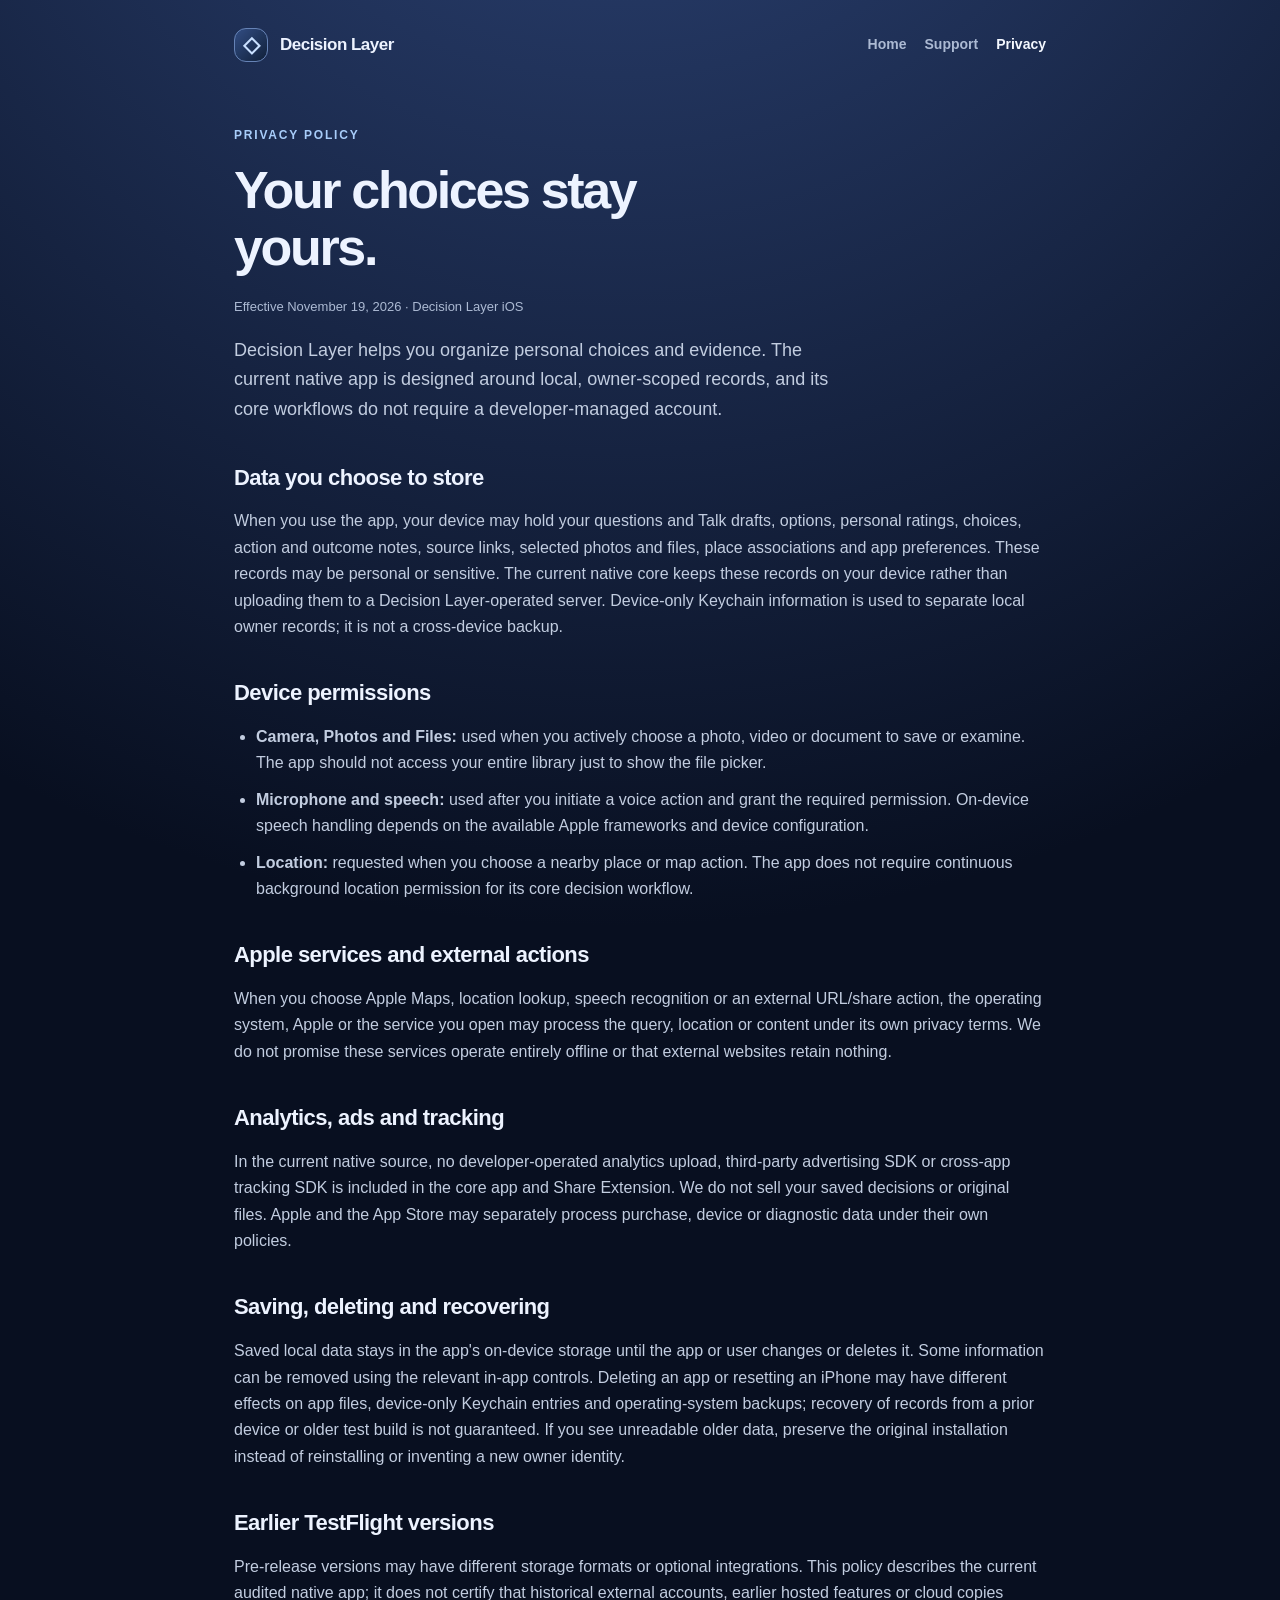
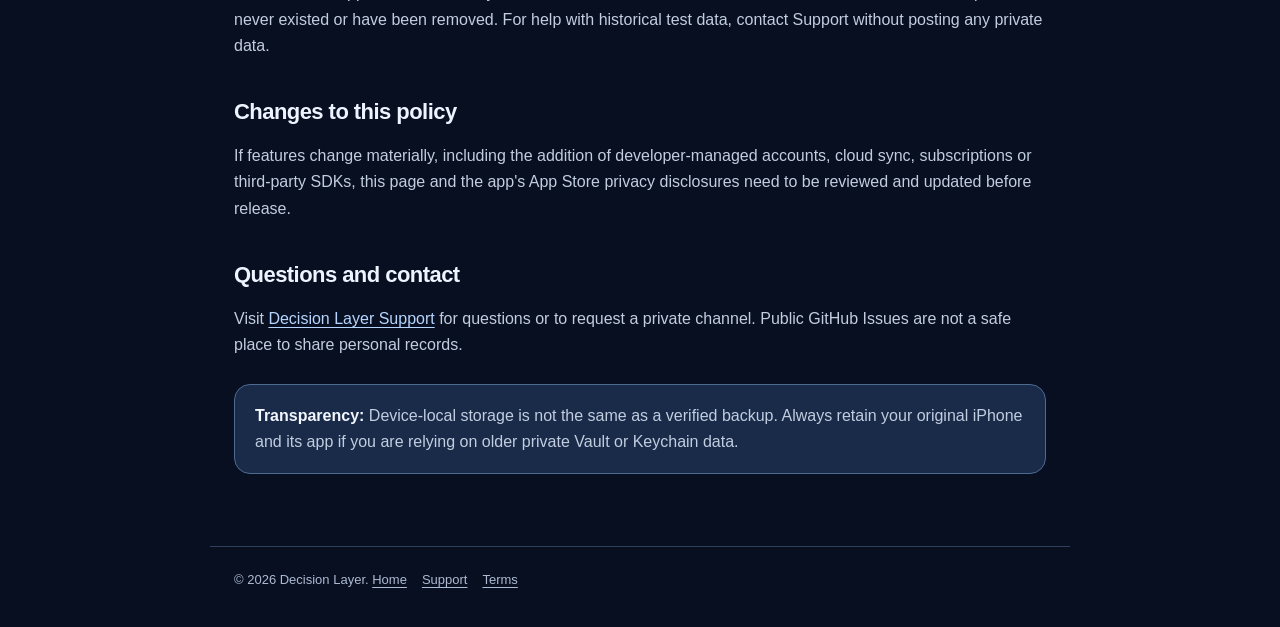
==== privacy.html @ 04055bee "feat: publish Decision Layer privacy and support hub" ====
<!doctype html><html lang="en"><head><meta charset="utf-8"><meta name="viewport" content="width=device-width,initial-scale=1"><meta name="theme-color" content="#080f20"><meta name="description" content="Decision Layer iOS privacy policy: on-device decisions and source records, Apple Maps, permissions and legacy beta considerations."><title>Privacy Policy — Decision Layer</title><link rel="stylesheet" href="styles.css"></head><body>
<header><div class="header-row"><a class="brand" href="index.html"><span aria-hidden="true">◇</span> Decision Layer</a><nav aria-label="Main navigation"><a href="index.html">Home</a><a href="support.html">Support</a><a href="privacy.html" aria-current="page">Privacy</a></nav></div></header>
<main><div class="eyebrow">Privacy policy</div><h1>Your choices stay yours.</h1><p class="small">Effective November 19, 2026 · Decision Layer iOS</p>
<p class="lead">Decision Layer helps you organize personal choices and evidence. The current native app is designed around local, owner-scoped records, and its core workflows do not require a developer-managed account.</p>
<h2>Data you choose to store</h2><p>When you use the app, your device may hold your questions and Talk drafts, options, personal ratings, choices, action and outcome notes, source links, selected photos and files, place associations and app preferences. These records may be personal or sensitive. The current native core keeps these records on your device rather than uploading them to a Decision Layer-operated server. Device-only Keychain information is used to separate local owner records; it is not a cross-device backup.</p>
<h2>Device permissions</h2><ul><li><strong>Camera, Photos and Files:</strong> used when you actively choose a photo, video or document to save or examine. The app should not access your entire library just to show the file picker.</li><li><strong>Microphone and speech:</strong> used after you initiate a voice action and grant the required permission. On-device speech handling depends on the available Apple frameworks and device configuration.</li><li><strong>Location:</strong> requested when you choose a nearby place or map action. The app does not require continuous background location permission for its core decision workflow.</li></ul>
<h2>Apple services and external actions</h2><p>When you choose Apple Maps, location lookup, speech recognition or an external URL/share action, the operating system, Apple or the service you open may process the query, location or content under its own privacy terms. We do not promise these services operate entirely offline or that external websites retain nothing.</p>
<h2>Analytics, ads and tracking</h2><p>In the current native source, no developer-operated analytics upload, third-party advertising SDK or cross-app tracking SDK is included in the core app and Share Extension. We do not sell your saved decisions or original files. Apple and the App Store may separately process purchase, device or diagnostic data under their own policies.</p>
<h2>Saving, deleting and recovering</h2><p>Saved local data stays in the app's on-device storage until the app or user changes or deletes it. Some information can be removed using the relevant in-app controls. Deleting an app or resetting an iPhone may have different effects on app files, device-only Keychain entries and operating-system backups; recovery of records from a prior device or older test build is not guaranteed. If you see unreadable older data, preserve the original installation instead of reinstalling or inventing a new owner identity.</p>
<h2>Earlier TestFlight versions</h2><p>Pre-release versions may have different storage formats or optional integrations. This policy describes the current audited native app; it does not certify that historical external accounts, earlier hosted features or cloud copies never existed or have been removed. For help with historical test data, contact Support without posting any private data.</p>
<h2>Changes to this policy</h2><p>If features change materially, including the addition of developer-managed accounts, cloud sync, subscriptions or third-party SDKs, this page and the app's App Store privacy disclosures need to be reviewed and updated before release.</p>
<h2>Questions and contact</h2><p>Visit <a href="support.html">Decision Layer Support</a> for questions or to request a private channel. Public GitHub Issues are not a safe place to share personal records.</p>
<div class="notice"><p><strong>Transparency:</strong> Device-local storage is not the same as a verified backup. Always retain your original iPhone and its app if you are relying on older private Vault or Keychain data.</p></div>
</main><footer>© 2026 Decision Layer. <a href="index.html">Home</a><a href="support.html">Support</a><a href="terms.html">Terms</a></footer></body></html>
---- styles.css ----
:root{color-scheme:dark;--bg:#080f20;--surface:#121d34;--surface2:#182741;--border:#324768;--sky:#b6d6ff;--text:#edf3ff;--muted:#acbad3}
*{box-sizing:border-box}
html{scroll-behavior:smooth}
body{margin:0;background:radial-gradient(circle at 48% -18%,#2f477c 0,transparent 49%),var(--bg);color:var(--text);font:16px/1.65 -apple-system,BlinkMacSystemFont,"Segoe UI",sans-serif;min-height:100vh}
a{color:var(--sky);text-decoration-thickness:1px;text-underline-offset:3px}
a:hover{color:white}
a:focus-visible{outline:3px solid #b6d6ff;outline-offset:4px;border-radius:4px}
header,main,footer{max-width:860px;margin:0 auto;padding:0 24px}
header{padding-top:28px}
.header-row{display:flex;justify-content:space-between;align-items:center;gap:16px;flex-wrap:wrap}
.brand{display:flex;align-items:center;gap:12px;color:var(--text);font-weight:760;letter-spacing:-.03em;font-size:17px;text-decoration:none}
.brand span{display:grid;place-items:center;border:1px solid #6683b6;background:linear-gradient(135deg,#324d83,#102039);width:34px;height:34px;border-radius:12px;line-height:1;font-size:22px;color:#c9e0ff}
nav{display:flex;flex-wrap:wrap;gap:18px}
nav a{color:var(--muted);font-size:14px;text-decoration:none;font-weight:600}
nav a[aria-current=page]{color:#f4f8ff}
main{padding-top:64px;padding-bottom:72px}
.eyebrow{letter-spacing:.15em;color:#a8cdfa;font-size:12px;font-weight:750;text-transform:uppercase}
h1{font-size:clamp(34px,5.2vw,52px);line-height:1.1;letter-spacing:-.045em;margin:16px 0 20px;max-width:14ch}
h2{font-size:22px;line-height:1.35;letter-spacing:-.025em;margin:38px 0 10px}
h3{font-size:17px;margin:0 0 6px}
p,li{color:#c2cde0}
.lead{font-size:18px;max-width:60ch;line-height:1.65}
.badge{border:1px solid #3f608d;background:#182a4c;padding:6px 12px;border-radius:99px;color:#b8d5ff;font-size:12px;font-weight:650;display:inline-block}
.actions{display:flex;flex-wrap:wrap;gap:12px;margin:28px 0}
.button{display:inline-flex;min-height:48px;align-items:center;justify-content:center;text-decoration:none;font-size:14px;font-weight:740;border-radius:14px;padding:10px 18px;border:1px solid #6a9add;background:#a8cffb;color:#091529}
.button:hover{color:#091529;background:#d5e9ff}
.button.secondary{background:transparent;color:#d4e5ff;border-color:#466791}
.button.secondary:hover{background:#1c3052;color:#f5fbff}
.grid{display:grid;grid-template-columns:repeat(auto-fit,minmax(230px,1fr));gap:12px;margin-top:35px}
.card{background:linear-gradient(155deg,rgba(30,50,86,.88),rgba(16,27,49,.94));border:1px solid var(--border);border-radius:18px;padding:22px}
.card h2{margin:0 0 8px;font-size:19px}
.card p{margin:0;font-size:14px}
.notice{background:#192b49;border:1px solid #4d6a91;border-radius:16px;padding:18px 20px;margin-top:25px}
.notice p{margin:0}
.notice strong{color:#f3f7ff}
ul{padding-left:22px}
li{margin-bottom:10px}
.small,small{font-size:13px;color:var(--muted)}
footer{border-top:1px solid #2d3e5b;padding-top:22px;padding-bottom:36px;color:var(--muted);font-size:13px}
footer a{margin-right:15px;color:var(--muted)}
@media(max-width:550px){header{padding-top:20px}main{padding-top:40px;padding-bottom:55px}nav{gap:13px}.lead{font-size:16px}.card{padding:18px}}
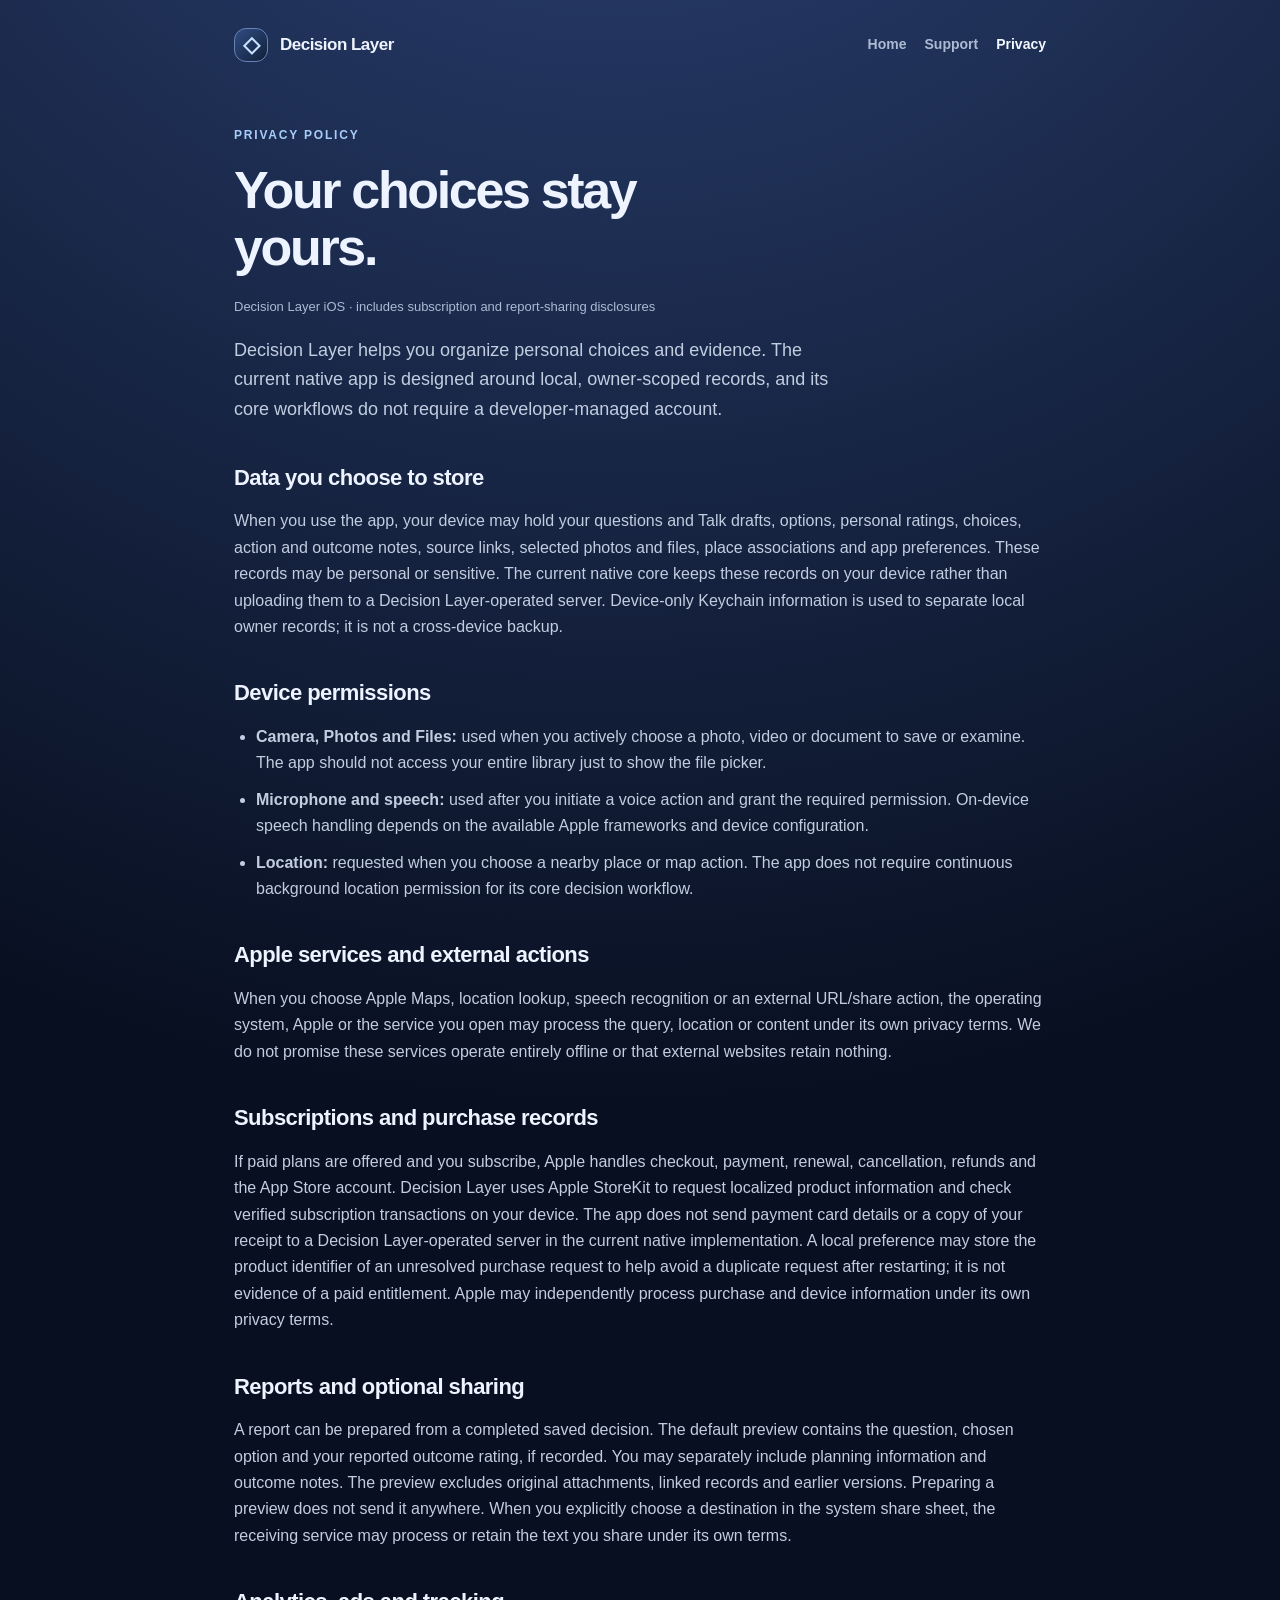
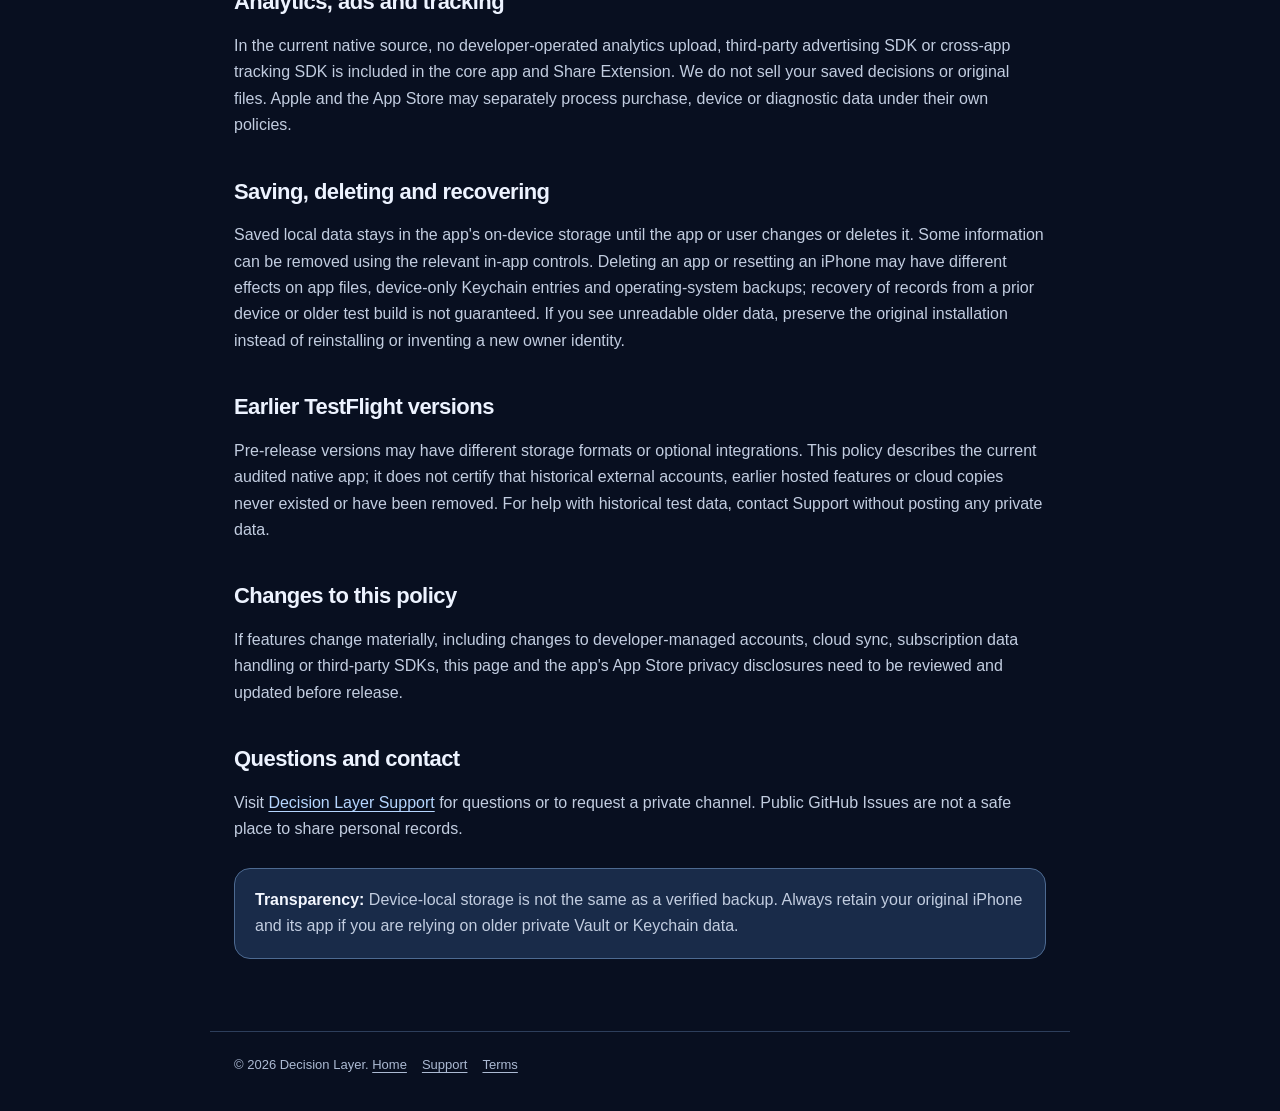
==== commit 81e25040: "Clarify optional subscriptions and report sharing" ====
--- a/privacy.html
+++ b/privacy.html
@@ -1,14 +1,16 @@
 <!doctype html><html lang="en"><head><meta charset="utf-8"><meta name="viewport" content="width=device-width,initial-scale=1"><meta name="theme-color" content="#080f20"><meta name="description" content="Decision Layer iOS privacy policy: on-device decisions and source records, Apple Maps, permissions and legacy beta considerations."><title>Privacy Policy — Decision Layer</title><link rel="stylesheet" href="styles.css"></head><body>
 <header><div class="header-row"><a class="brand" href="index.html"><span aria-hidden="true">◇</span> Decision Layer</a><nav aria-label="Main navigation"><a href="index.html">Home</a><a href="support.html">Support</a><a href="privacy.html" aria-current="page">Privacy</a></nav></div></header>
-<main><div class="eyebrow">Privacy policy</div><h1>Your choices stay yours.</h1><p class="small">Effective November 19, 2026 · Decision Layer iOS</p>
+<main><div class="eyebrow">Privacy policy</div><h1>Your choices stay yours.</h1><p class="small">Decision Layer iOS · includes subscription and report-sharing disclosures</p>
 <p class="lead">Decision Layer helps you organize personal choices and evidence. The current native app is designed around local, owner-scoped records, and its core workflows do not require a developer-managed account.</p>
 <h2>Data you choose to store</h2><p>When you use the app, your device may hold your questions and Talk drafts, options, personal ratings, choices, action and outcome notes, source links, selected photos and files, place associations and app preferences. These records may be personal or sensitive. The current native core keeps these records on your device rather than uploading them to a Decision Layer-operated server. Device-only Keychain information is used to separate local owner records; it is not a cross-device backup.</p>
 <h2>Device permissions</h2><ul><li><strong>Camera, Photos and Files:</strong> used when you actively choose a photo, video or document to save or examine. The app should not access your entire library just to show the file picker.</li><li><strong>Microphone and speech:</strong> used after you initiate a voice action and grant the required permission. On-device speech handling depends on the available Apple frameworks and device configuration.</li><li><strong>Location:</strong> requested when you choose a nearby place or map action. The app does not require continuous background location permission for its core decision workflow.</li></ul>
 <h2>Apple services and external actions</h2><p>When you choose Apple Maps, location lookup, speech recognition or an external URL/share action, the operating system, Apple or the service you open may process the query, location or content under its own privacy terms. We do not promise these services operate entirely offline or that external websites retain nothing.</p>
+<h2>Subscriptions and purchase records</h2><p>If paid plans are offered and you subscribe, Apple handles checkout, payment, renewal, cancellation, refunds and the App Store account. Decision Layer uses Apple StoreKit to request localized product information and check verified subscription transactions on your device. The app does not send payment card details or a copy of your receipt to a Decision Layer-operated server in the current native implementation. A local preference may store the product identifier of an unresolved purchase request to help avoid a duplicate request after restarting; it is not evidence of a paid entitlement. Apple may independently process purchase and device information under its own privacy terms.</p>
+<h2>Reports and optional sharing</h2><p>A report can be prepared from a completed saved decision. The default preview contains the question, chosen option and your reported outcome rating, if recorded. You may separately include planning information and outcome notes. The preview excludes original attachments, linked records and earlier versions. Preparing a preview does not send it anywhere. When you explicitly choose a destination in the system share sheet, the receiving service may process or retain the text you share under its own terms.</p>
 <h2>Analytics, ads and tracking</h2><p>In the current native source, no developer-operated analytics upload, third-party advertising SDK or cross-app tracking SDK is included in the core app and Share Extension. We do not sell your saved decisions or original files. Apple and the App Store may separately process purchase, device or diagnostic data under their own policies.</p>
 <h2>Saving, deleting and recovering</h2><p>Saved local data stays in the app's on-device storage until the app or user changes or deletes it. Some information can be removed using the relevant in-app controls. Deleting an app or resetting an iPhone may have different effects on app files, device-only Keychain entries and operating-system backups; recovery of records from a prior device or older test build is not guaranteed. If you see unreadable older data, preserve the original installation instead of reinstalling or inventing a new owner identity.</p>
 <h2>Earlier TestFlight versions</h2><p>Pre-release versions may have different storage formats or optional integrations. This policy describes the current audited native app; it does not certify that historical external accounts, earlier hosted features or cloud copies never existed or have been removed. For help with historical test data, contact Support without posting any private data.</p>
-<h2>Changes to this policy</h2><p>If features change materially, including the addition of developer-managed accounts, cloud sync, subscriptions or third-party SDKs, this page and the app's App Store privacy disclosures need to be reviewed and updated before release.</p>
+<h2>Changes to this policy</h2><p>If features change materially, including changes to developer-managed accounts, cloud sync, subscription data handling or third-party SDKs, this page and the app's App Store privacy disclosures need to be reviewed and updated before release.</p>
 <h2>Questions and contact</h2><p>Visit <a href="support.html">Decision Layer Support</a> for questions or to request a private channel. Public GitHub Issues are not a safe place to share personal records.</p>
 <div class="notice"><p><strong>Transparency:</strong> Device-local storage is not the same as a verified backup. Always retain your original iPhone and its app if you are relying on older private Vault or Keychain data.</p></div>
 </main><footer>© 2026 Decision Layer. <a href="index.html">Home</a><a href="support.html">Support</a><a href="terms.html">Terms</a></footer></body></html>
